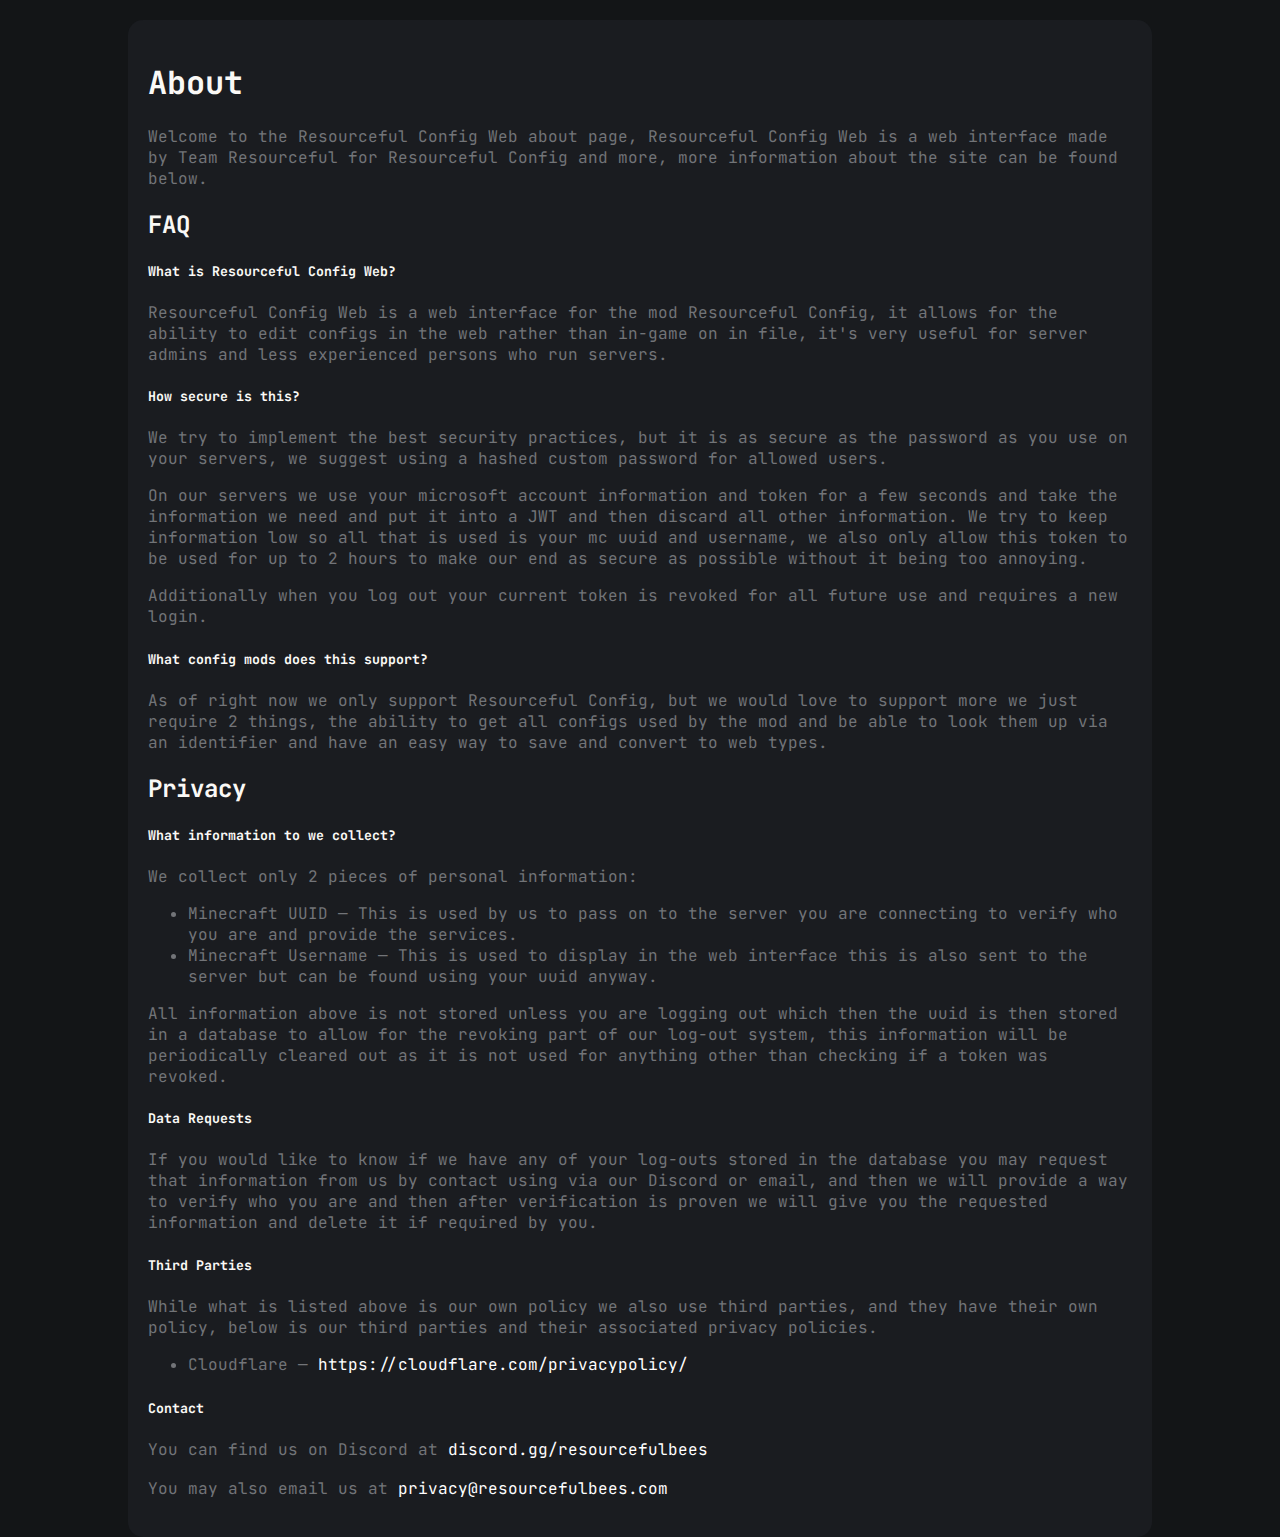
==== public/about.html @ 09890b54 "Add about page and privact information" ====
<!DOCTYPE html>
<html lang="en">
<head>
    <meta charset="UTF-8">
    <meta name="viewport" content="width=device-width, initial-scale=1.0">
    <title>About</title>
    <link rel="stylesheet" href="styles/index.css">
    <link rel="stylesheet" href="styles/about.css">
    <link rel="stylesheet" href="styles/animated-links.css">
</head>
<body>
    <div class="container">
        <h1>About</h1>
        <p>Welcome to the Resourceful Config Web about page, Resourceful Config Web is a web interface made by Team Resourceful for Resourceful Config and more, more information about the site can be found below.</p>
        <h2>FAQ</h2>
        <h5>What is Resourceful Config Web?</h5>
        <p>Resourceful Config Web is a web interface for the mod Resourceful Config, it allows for the ability to edit configs in the web rather than in-game on in file, it's very useful for server admins and less experienced persons who run servers.</p>
        <h5>How secure is this?</h5>
        <p>We try to implement the best security practices, but it is as secure as the password as you use on your servers, we suggest using a hashed custom password for allowed users.</p>
        <p>On our servers we use your microsoft account information and token for a few seconds and take the information we need and put it into a JWT and then discard all other information. We try to keep information low so all that is used is your mc uuid and username, we also only allow this token to be used for up to 2 hours to make our end as secure as possible without it being too annoying.</p>
        <p>Additionally when you log out your current token is revoked for all future use and requires a new login.</p>
        <h5>What config mods does this support?</h5>
        <p>As of right now we only support Resourceful Config, but we would love to support more we just require 2 things, the ability to get all configs used by the mod and be able to look them up via an identifier and have an easy way to save and convert to web types.</p>
        <h2>Privacy</h2>
        <h5>What information to we collect?</h5>
        <p>We collect only 2 pieces of personal information:</p>
        <ul>
            <li>Minecraft UUID — This is used by us to pass on to the server you are connecting to verify who you are and provide the services.</li>
            <li>Minecraft Username — This is used to display in the web interface this is also sent to the server but can be found using your uuid anyway.</li>
        </ul>
        <p>All information above is not stored unless you are logging out which then the uuid is then stored in a database to allow for the revoking part of our log-out system, this information will be periodically cleared out as it is not used for anything other than checking if a token was revoked.</p>
        <h5>Data Requests</h5>
        <p>If you would like to know if we have any of your log-outs stored in the database you may request that information from us by contact using via our Discord or email, and then we will provide a way to verify who you are and then after verification is proven we will give you the requested information and delete it if required by you.</p>
        <h5>Third Parties</h5>
        <p>While what is listed above is our own policy we also use third parties, and they have their own policy, below is our third parties and their associated privacy policies.</p>
        <ul>
            <li>Cloudflare — <a href="https://cloudflare.com/privacypolicy/">https://cloudflare.com/privacypolicy/</a></li>
        </ul>
        <h5>Contact</h5>
        <p>You can find us on Discord at <a href="https://discord.gg/resourcefulbees">discord.gg/resourcefulbees</a></p>
        <p>You may also email us at <a href="mailto:privacy@resourcefulbees.com">privacy@resourcefulbees.com</a></p>
    </div>
</body>
</html>
---- public/styles/index.css ----
@import url('https://fonts.googleapis.com/css2?family=JetBrains+Mono:wght@100;300;400;500;700&display=swap');

:root {
    --background-color: #131517;
    --container-color: #1A1C20;

    --accent-color: #27282C;

    --text-title-color: #FAF9F6;
    --text-paragraph-color: #727478;

    --button-color: #27282C;
    --button-transparent-color: rgba(39, 40, 44, 0.5);
    --button-hover-color: #35373B;

    --highlight-color: #EF5552;
    --highlight-hover-color: #F56A67;
}

body, html {
    padding: 0;
    margin: 0;

    height: 100vh;

    font-family: 'JetBrains Mono', monospace;
}

.no-drag {
    user-select: none;
    -moz-user-select: none;
    -webkit-user-drag: none;
    -webkit-user-select: none;
    -ms-user-select: none;
}

.no-margin {
    margin: 0;
}

.no-link-color {
    color: inherit;
}
---- public/styles/about.css ----
body {
    display: grid;
    column-count: 2;
    padding-left: 10%;
    padding-right: 10%;

    width: calc(100% - 20%);

    background-color: var(--background-color);
}

h1, h2, h3, h4, h5, h6 {
    color: var(--text-title-color);
}

p, span, li {
    color: var(--text-paragraph-color);
}

.container {

    width: calc(100% - 40px);

    background-color: var(--container-color);
    border-radius: 15px;
    padding: 20px;
    margin-bottom: 20px;
    margin-top: 20px;
}
---- public/styles/animated-links.css ----
a {
    display: inline-block;
    color: white;
    text-decoration: none;
}

a:not(.no-animation)::after {
    content: '';
    display: block;
    margin: auto;
    width: 0;
    height: 2px;
    background: white;
    transition: width .3s ease;
}

.left-ease:not(.no-animation)::after {
    margin: unset;
}

a:not(.no-animation):hover::after {
    width: 100%;
}

a:visited {
    text-decoration: none;
    color: white;
}
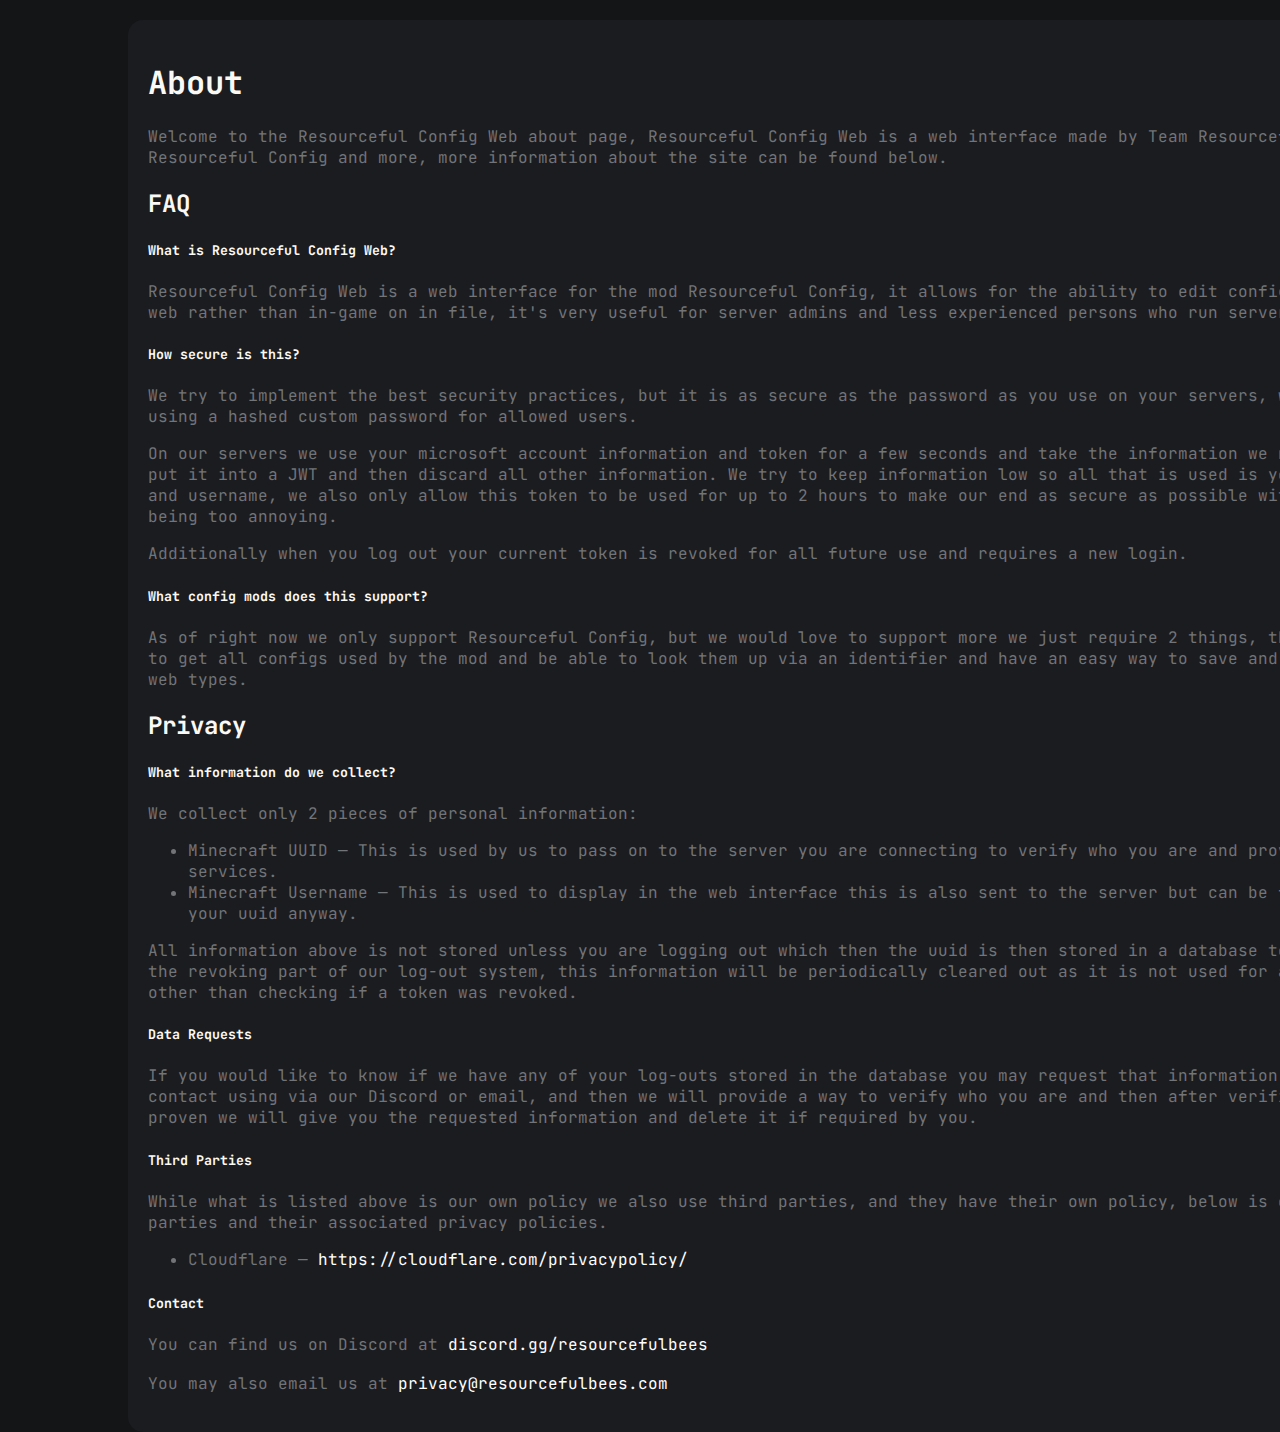
==== commit c7907bb8: "Fix about viewport on ios" ====
--- a/public/about.html
+++ b/public/about.html
@@ -2,7 +2,7 @@
 <html lang="en">
 <head>
     <meta charset="UTF-8">
-    <meta name="viewport" content="width=device-width, initial-scale=1.0">
+    <meta name="viewport" content="width=device-width">
     <title>About</title>
     <link rel="stylesheet" href="styles/index.css">
     <link rel="stylesheet" href="styles/about.css">
@@ -22,7 +22,7 @@
         <h5>What config mods does this support?</h5>
         <p>As of right now we only support Resourceful Config, but we would love to support more we just require 2 things, the ability to get all configs used by the mod and be able to look them up via an identifier and have an easy way to save and convert to web types.</p>
         <h2>Privacy</h2>
-        <h5>What information to we collect?</h5>
+        <h5>What information do we collect?</h5>
         <p>We collect only 2 pieces of personal information:</p>
         <ul>
             <li>Minecraft UUID — This is used by us to pass on to the server you are connecting to verify who you are and provide the services.</li>
--- a/public/styles/about.css
+++ b/public/styles/about.css
@@ -1,10 +1,10 @@
 body {
     display: grid;
     column-count: 2;
-    padding-left: 10%;
-    padding-right: 10%;
+    padding-left: 10vw;
+    padding-right: 10vw;
 
-    width: calc(100% - 20%);
+    width: calc(100vw - 20vw);
 
     background-color: var(--background-color);
 }
@@ -19,7 +19,7 @@
 
 .container {
 
-    width: calc(100% - 40px);
+    width: calc(100vw - 40px);
 
     background-color: var(--container-color);
     border-radius: 15px;
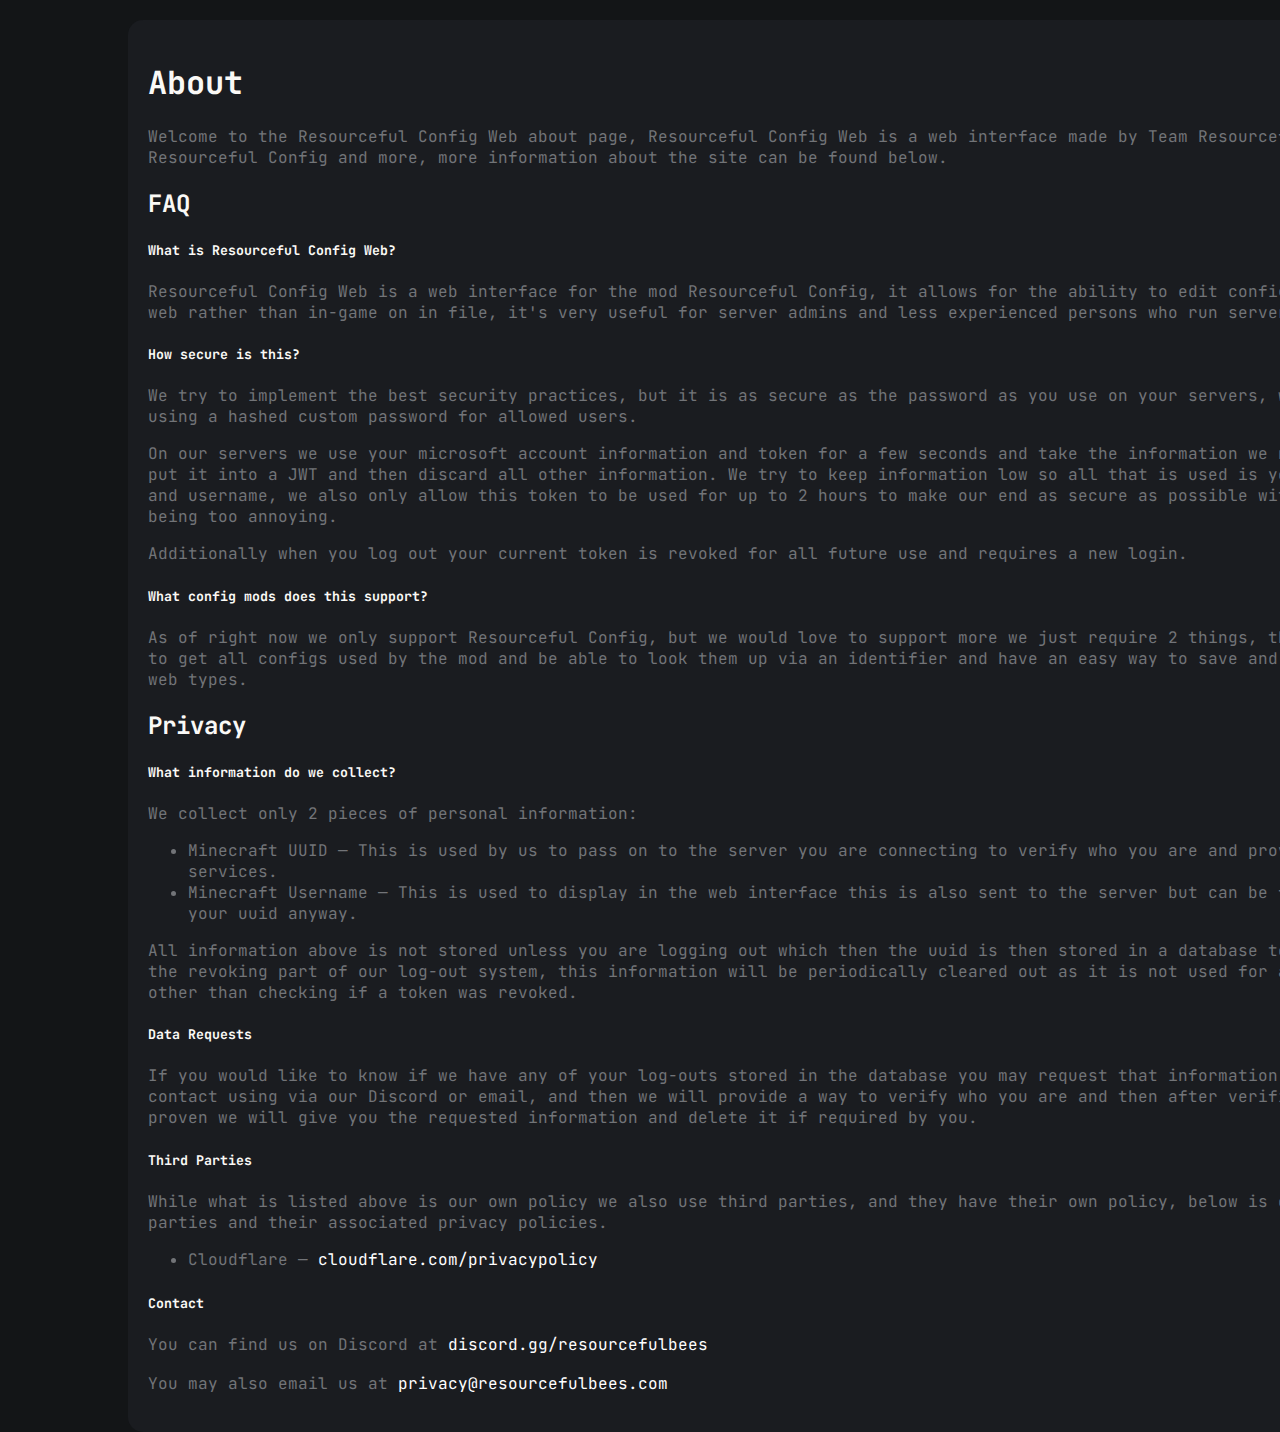
==== commit 5be21a58: "Shorten cloudflare privacy policy link" ====
--- a/public/about.html
+++ b/public/about.html
@@ -34,7 +34,7 @@
         <h5>Third Parties</h5>
         <p>While what is listed above is our own policy we also use third parties, and they have their own policy, below is our third parties and their associated privacy policies.</p>
         <ul>
-            <li>Cloudflare — <a href="https://cloudflare.com/privacypolicy/">https://cloudflare.com/privacypolicy/</a></li>
+            <li>Cloudflare — <a href="https://cloudflare.com/privacypolicy/">cloudflare.com/privacypolicy</a></li>
         </ul>
         <h5>Contact</h5>
         <p>You can find us on Discord at <a href="https://discord.gg/resourcefulbees">discord.gg/resourcefulbees</a></p>
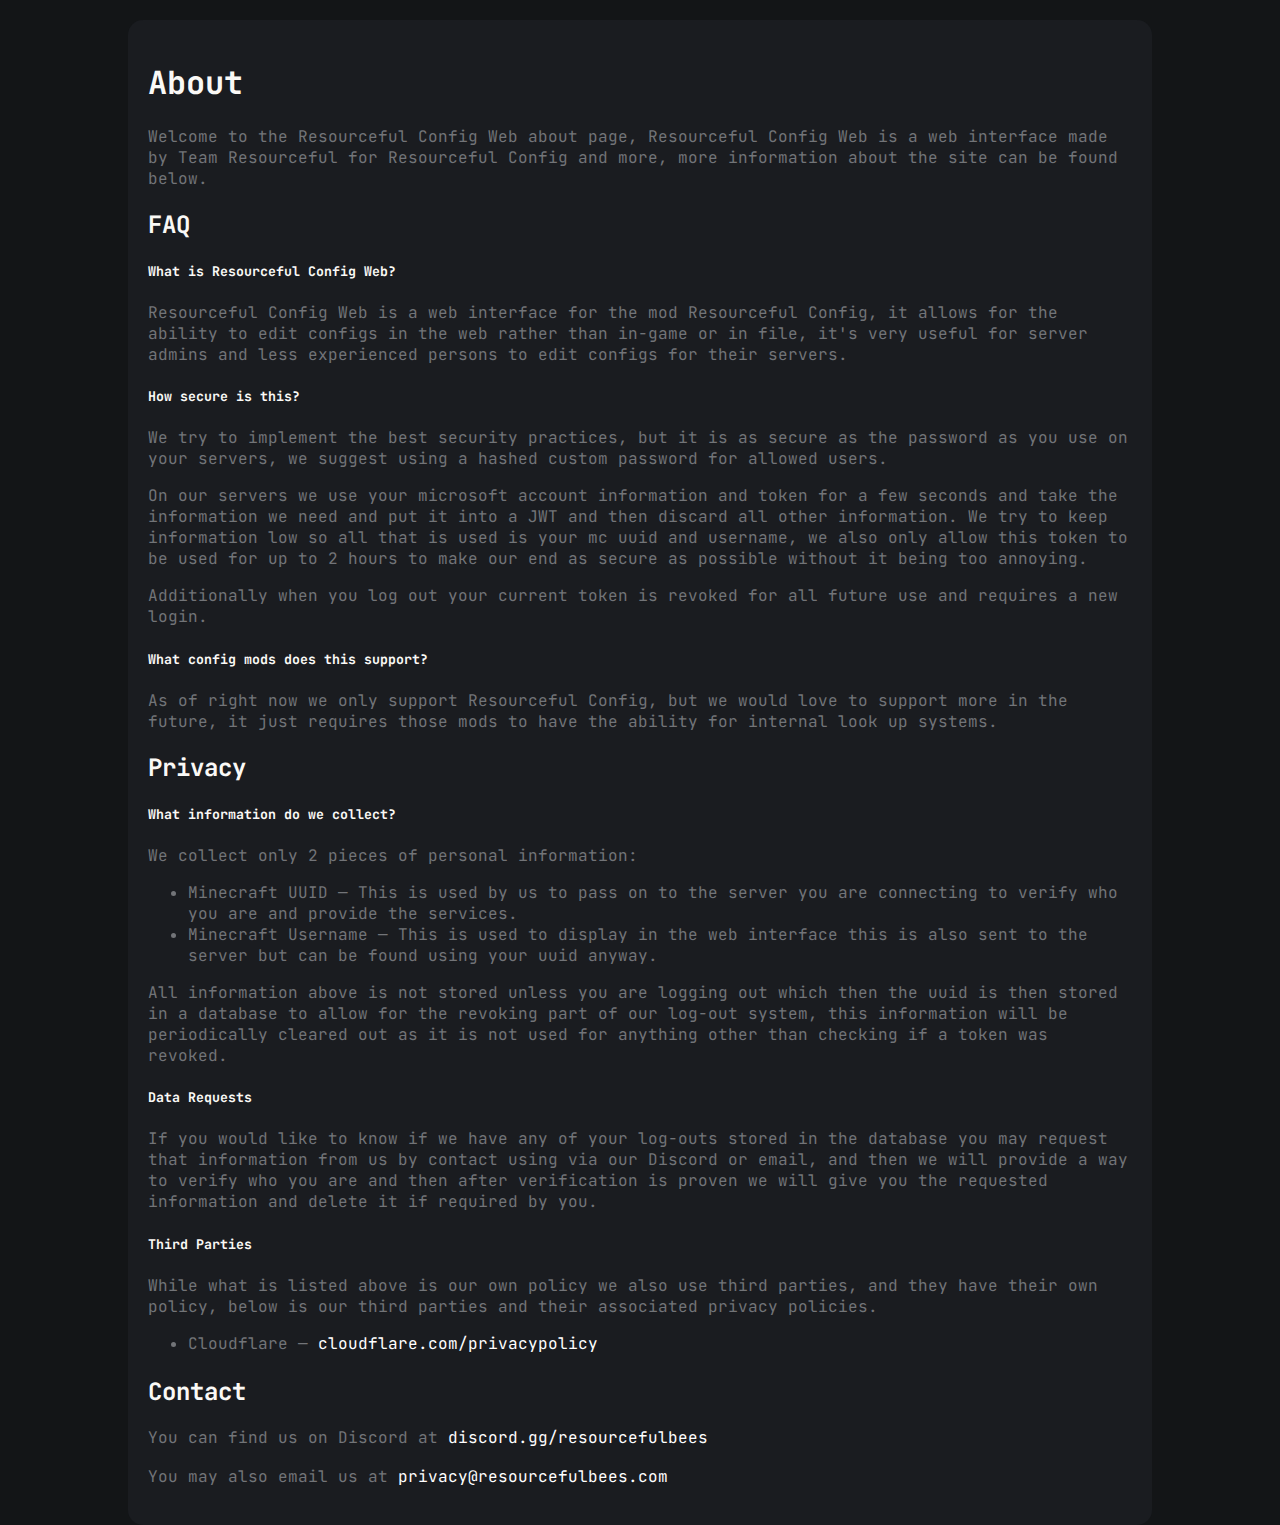
==== commit 8f5e2b0f: "Update about page" ====
--- a/public/about.html
+++ b/public/about.html
@@ -14,13 +14,13 @@
         <p>Welcome to the Resourceful Config Web about page, Resourceful Config Web is a web interface made by Team Resourceful for Resourceful Config and more, more information about the site can be found below.</p>
         <h2>FAQ</h2>
         <h5>What is Resourceful Config Web?</h5>
-        <p>Resourceful Config Web is a web interface for the mod Resourceful Config, it allows for the ability to edit configs in the web rather than in-game on in file, it's very useful for server admins and less experienced persons who run servers.</p>
+        <p>Resourceful Config Web is a web interface for the mod Resourceful Config, it allows for the ability to edit configs in the web rather than in-game or in file, it's very useful for server admins and less experienced persons to edit configs for their servers.</p>
         <h5>How secure is this?</h5>
         <p>We try to implement the best security practices, but it is as secure as the password as you use on your servers, we suggest using a hashed custom password for allowed users.</p>
         <p>On our servers we use your microsoft account information and token for a few seconds and take the information we need and put it into a JWT and then discard all other information. We try to keep information low so all that is used is your mc uuid and username, we also only allow this token to be used for up to 2 hours to make our end as secure as possible without it being too annoying.</p>
         <p>Additionally when you log out your current token is revoked for all future use and requires a new login.</p>
         <h5>What config mods does this support?</h5>
-        <p>As of right now we only support Resourceful Config, but we would love to support more we just require 2 things, the ability to get all configs used by the mod and be able to look them up via an identifier and have an easy way to save and convert to web types.</p>
+        <p>As of right now we only support Resourceful Config, but we would love to support more in the future, it just requires those mods to have the ability for internal look up systems.</p>
         <h2>Privacy</h2>
         <h5>What information do we collect?</h5>
         <p>We collect only 2 pieces of personal information:</p>
@@ -36,7 +36,7 @@
         <ul>
             <li>Cloudflare — <a href="https://cloudflare.com/privacypolicy/">cloudflare.com/privacypolicy</a></li>
         </ul>
-        <h5>Contact</h5>
+        <h2>Contact</h2>
         <p>You can find us on Discord at <a href="https://discord.gg/resourcefulbees">discord.gg/resourcefulbees</a></p>
         <p>You may also email us at <a href="mailto:privacy@resourcefulbees.com">privacy@resourcefulbees.com</a></p>
     </div>
--- a/public/styles/index.css
+++ b/public/styles/index.css
@@ -15,6 +15,10 @@
 
     --highlight-color: #EF5552;
     --highlight-hover-color: #F56A67;
+
+    --card-radius: 15px;
+    --small-button-radius: 5px;
+    --medium-button-radius: 10px;
 }
 
 body, html {
--- a/public/styles/about.css
+++ b/public/styles/about.css
@@ -1,10 +1,10 @@
 body {
     display: grid;
     column-count: 2;
-    padding-left: 10vw;
-    padding-right: 10vw;
+    padding-left: 10%;
+    padding-right: 10%;
 
-    width: calc(100vw - 20vw);
+    width: 80%;
 
     background-color: var(--background-color);
 }
@@ -19,7 +19,7 @@
 
 .container {
 
-    width: calc(100vw - 40px);
+    width: calc(100% - 40px);
 
     background-color: var(--container-color);
     border-radius: 15px;
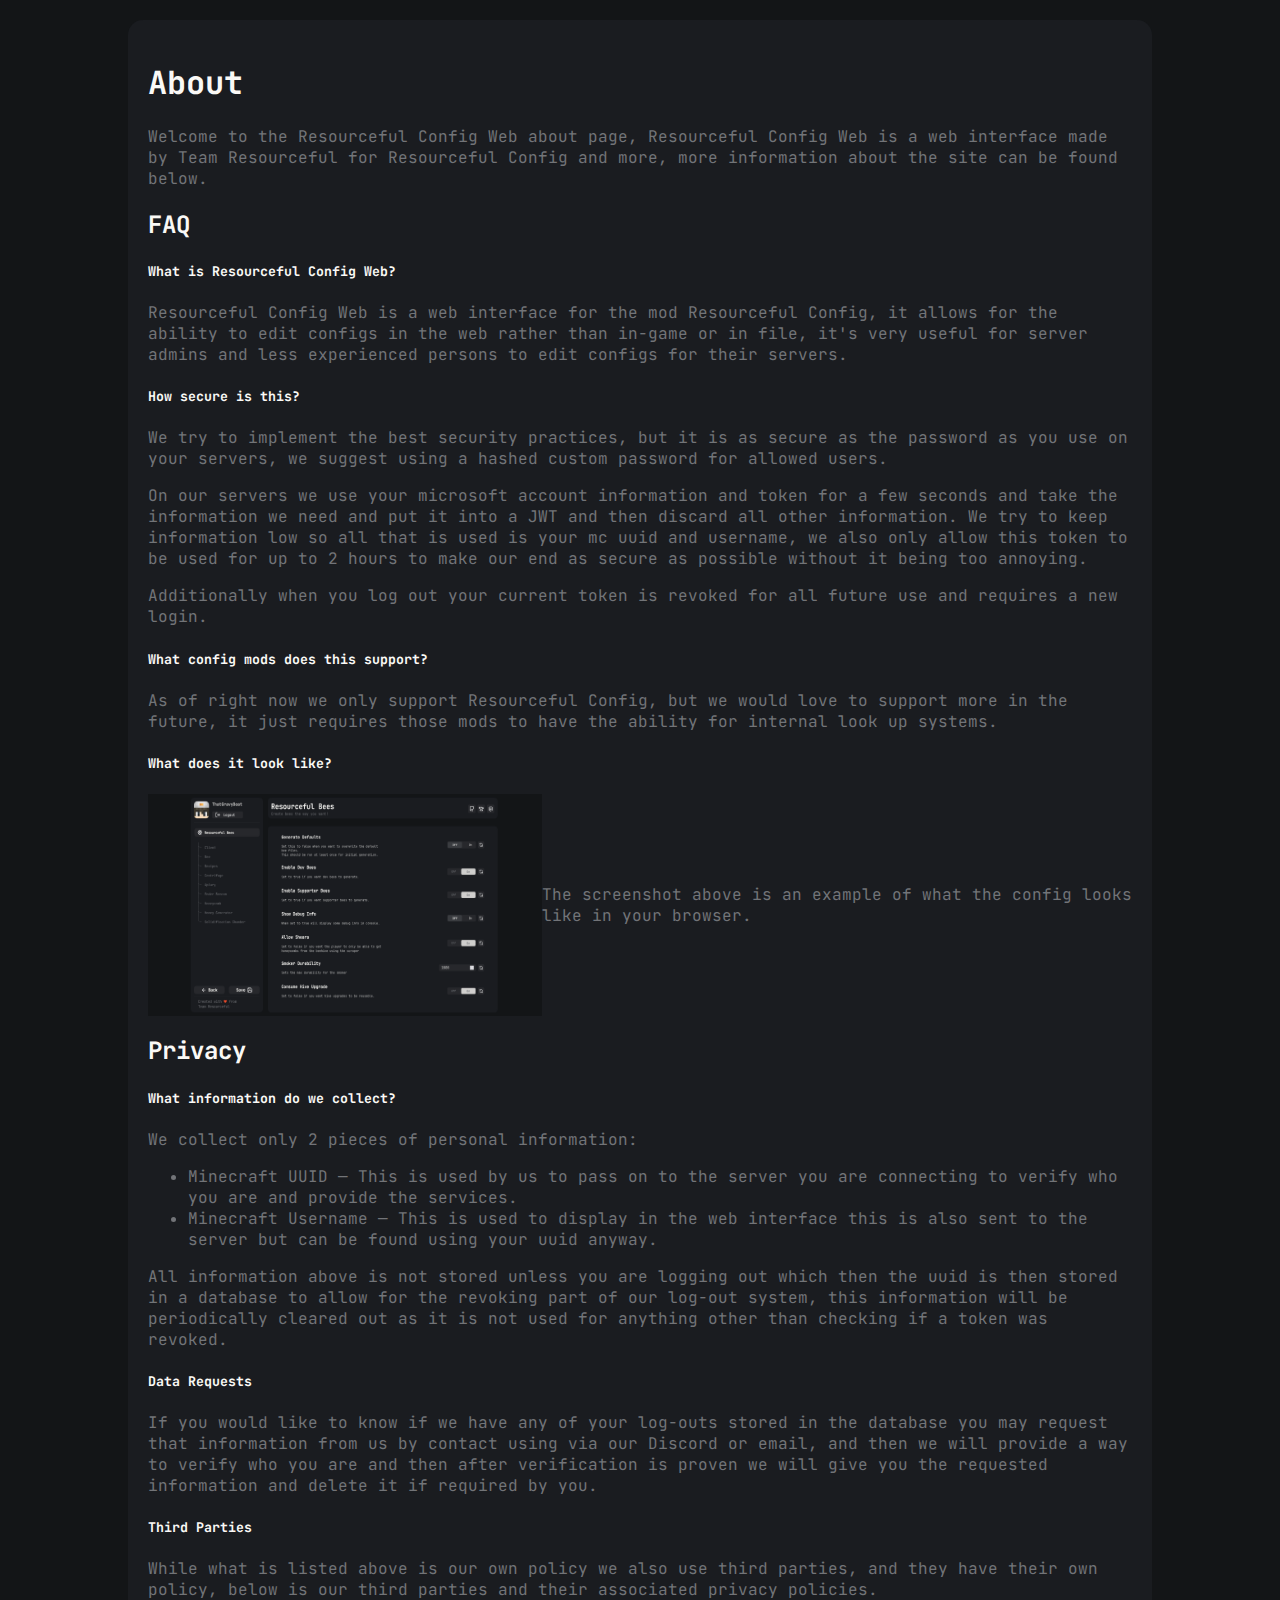
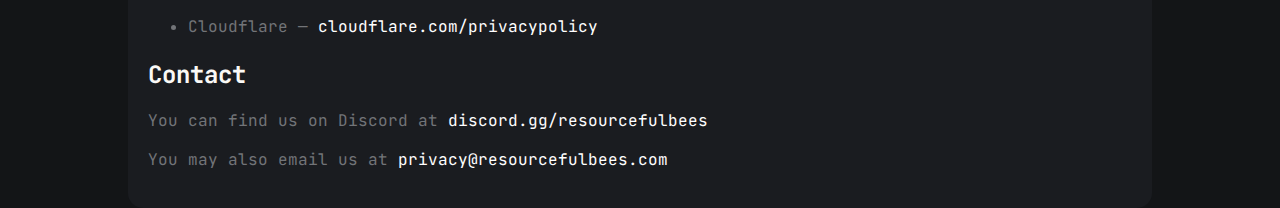
==== commit 076174fd: "Add preview to about page" ====
--- a/public/about.html
+++ b/public/about.html
@@ -21,6 +21,11 @@
         <p>Additionally when you log out your current token is revoked for all future use and requires a new login.</p>
         <h5>What config mods does this support?</h5>
         <p>As of right now we only support Resourceful Config, but we would love to support more in the future, it just requires those mods to have the ability for internal look up systems.</p>
+        <h5>What does it look like?</h5>
+        <div class="center">
+            <img style="width: 40%; aspect-ratio: 16/9" src="assets/config_preview.png" alt="Config Preview">
+            <p>The screenshot above is an example of what the config looks like in your browser.</p>
+        </div>
         <h2>Privacy</h2>
         <h5>What information do we collect?</h5>
         <p>We collect only 2 pieces of personal information:</p>
--- a/public/styles/about.css
+++ b/public/styles/about.css
@@ -26,4 +26,12 @@
     padding: 20px;
     margin-bottom: 20px;
     margin-top: 20px;
+}
+
+.center {
+    display: flex;
+    justify-content: center;
+    align-items: center;
+
+    width: 100%;
 }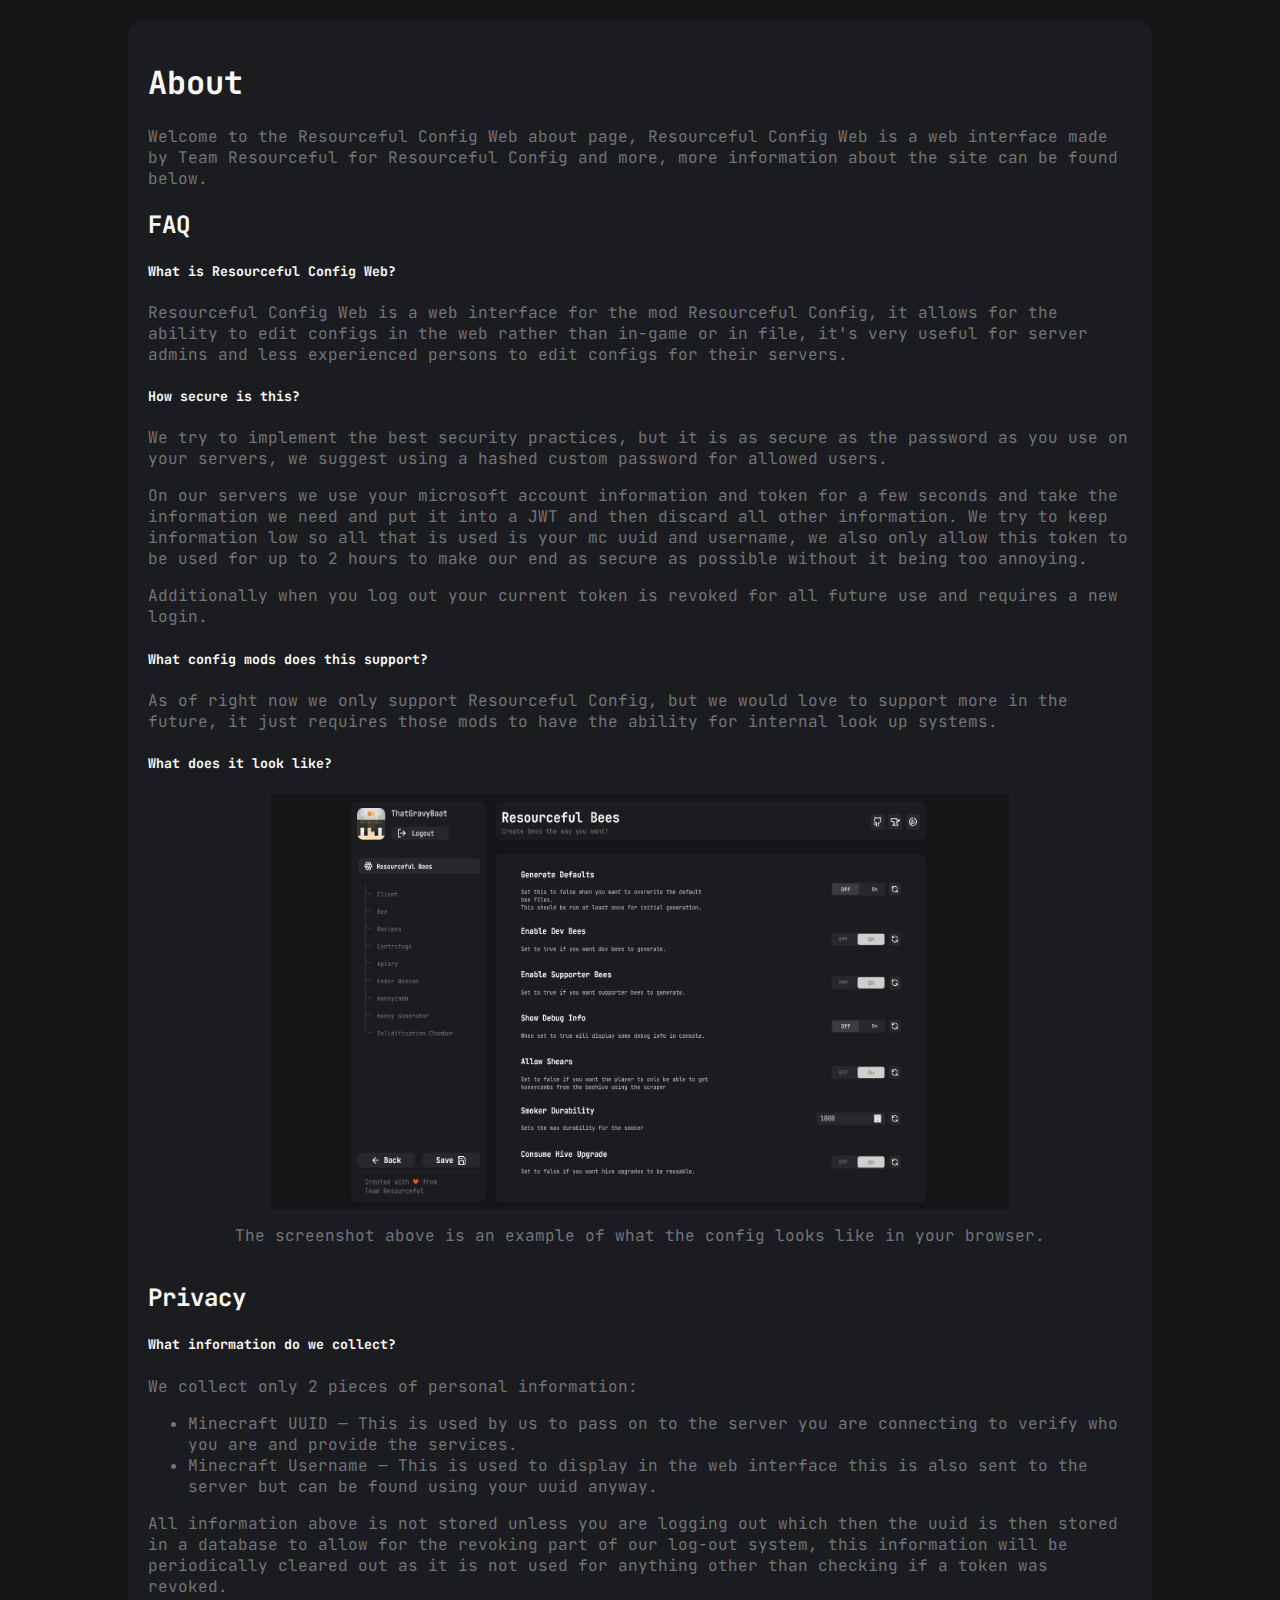
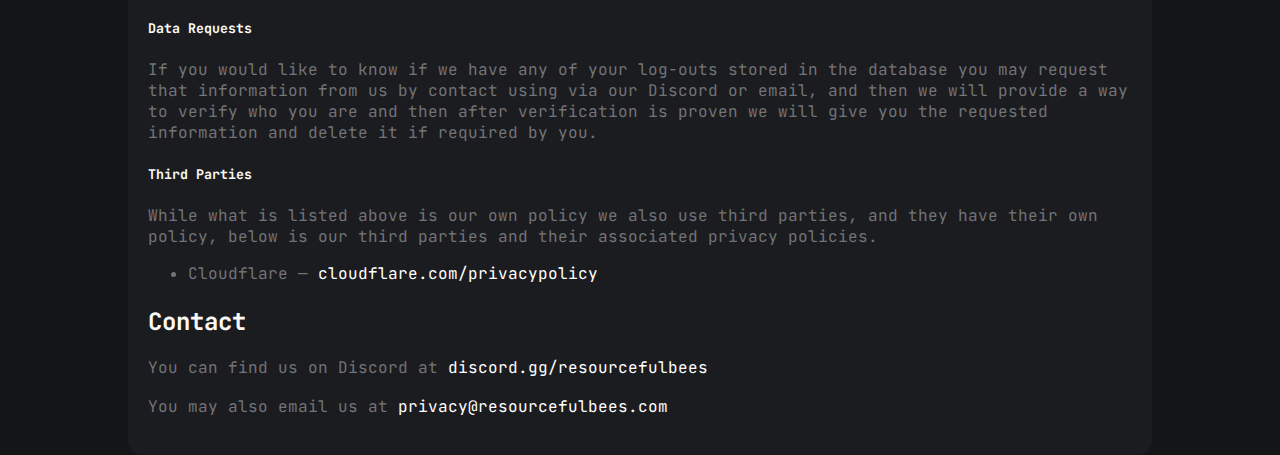
==== commit 996f6a6e: "make image bigger and make it center properly" ====
--- a/public/about.html
+++ b/public/about.html
@@ -23,7 +23,7 @@
         <p>As of right now we only support Resourceful Config, but we would love to support more in the future, it just requires those mods to have the ability for internal look up systems.</p>
         <h5>What does it look like?</h5>
         <div class="center">
-            <img style="width: 40%; aspect-ratio: 16/9" src="assets/config_preview.png" alt="Config Preview">
+            <img style="width: 75%; aspect-ratio: 16/9" src="assets/config_preview.png" alt="Config Preview">
             <p>The screenshot above is an example of what the config looks like in your browser.</p>
         </div>
         <h2>Privacy</h2>
--- a/public/styles/about.css
+++ b/public/styles/about.css
@@ -33,5 +33,7 @@
     justify-content: center;
     align-items: center;
 
+    flex-direction: column;
+
     width: 100%;
 }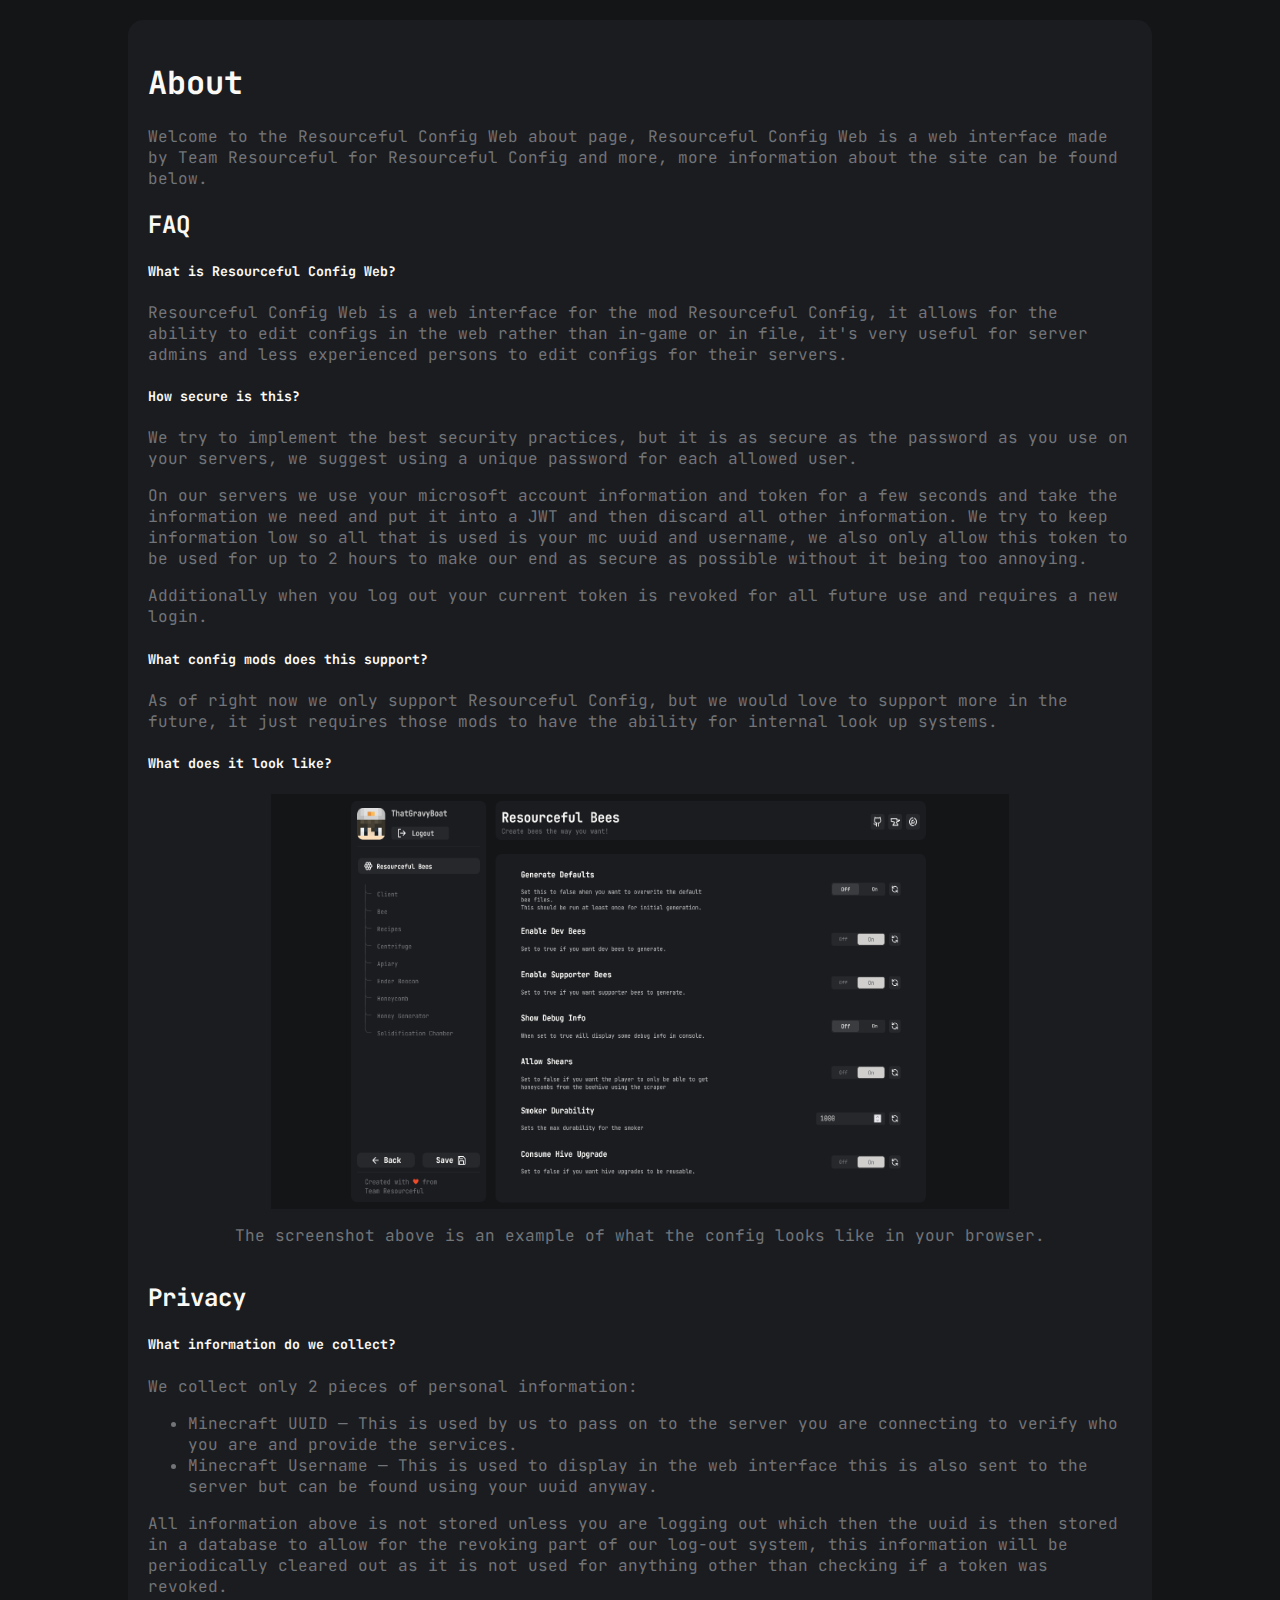
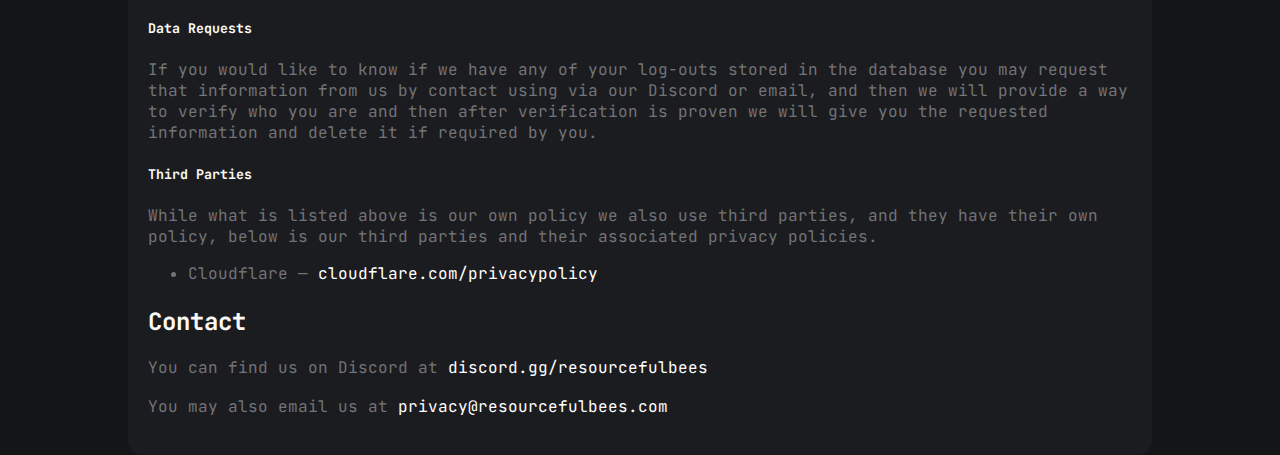
==== commit 12bac873: "Change about wording again" ====
--- a/public/about.html
+++ b/public/about.html
@@ -16,7 +16,7 @@
         <h5>What is Resourceful Config Web?</h5>
         <p>Resourceful Config Web is a web interface for the mod Resourceful Config, it allows for the ability to edit configs in the web rather than in-game or in file, it's very useful for server admins and less experienced persons to edit configs for their servers.</p>
         <h5>How secure is this?</h5>
-        <p>We try to implement the best security practices, but it is as secure as the password as you use on your servers, we suggest using a hashed custom password for allowed users.</p>
+        <p>We try to implement the best security practices, but it is as secure as the password as you use on your servers, we suggest using a unique password for each allowed user.</p>
         <p>On our servers we use your microsoft account information and token for a few seconds and take the information we need and put it into a JWT and then discard all other information. We try to keep information low so all that is used is your mc uuid and username, we also only allow this token to be used for up to 2 hours to make our end as secure as possible without it being too annoying.</p>
         <p>Additionally when you log out your current token is revoked for all future use and requires a new login.</p>
         <h5>What config mods does this support?</h5>
